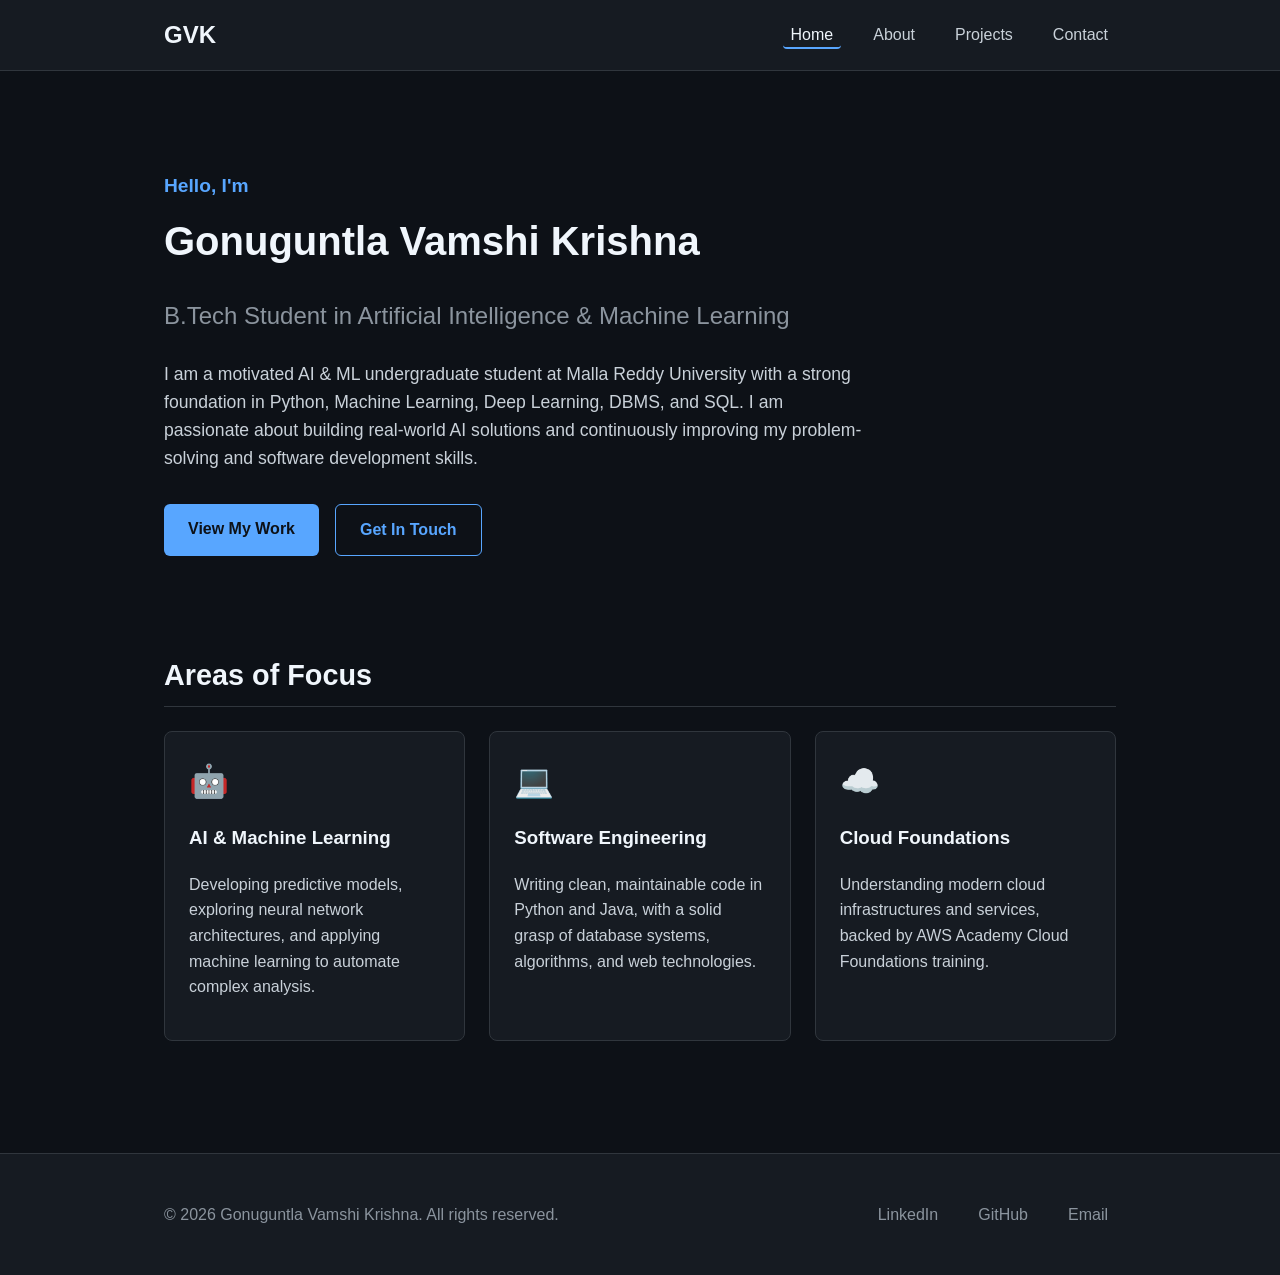
==== index.html @ ba777e85 "Add files via upload" ====
<!DOCTYPE html>
<html lang="en">
<head>
  <meta charset="utf-8">
  <meta name="viewport" content="width=device-width, initial-scale=1">
  <title>Gonuguntla Vamshi Krishna - AI & ML Developer Portfolio</title>
  
  <!-- SEO Meta Tags -->
  <meta name="description" content="Personal portfolio of Gonuguntla Vamshi Krishna, an AI & ML student at Malla Reddy University. Explore projects, machine learning expertise, and software engineering skills.">
  <meta name="keywords" content="Gonuguntla Vamshi Krishna, Vamshi Krishna, AI & ML, Machine Learning, Deep Learning, Python Developer, Portfolio, Hyderabad">
  <meta name="robots" content="index, follow">
  <link rel="canonical" href="index.html">

  <!-- Open Graph / Facebook -->
  <meta property="og:type" content="website">
  <meta property="og:title" content="Gonuguntla Vamshi Krishna - AI & ML Developer Portfolio">
  <meta property="og:description" content="B.Tech AI & ML student seeking internship opportunities in AI/ML, Python Development, Data Science, and Software Engineering.">
  <meta property="og:url" content="index.html">
  
  <!-- Twitter -->
  <meta name="twitter:card" content="summary_large_image">
  <meta name="twitter:title" content="Gonuguntla Vamshi Krishna - AI & ML Developer Portfolio">
  <meta name="twitter:description" content="B.Tech AI & ML student seeking internship opportunities in AI/ML, Python Development, Data Science, and Software Engineering.">

  <!-- Stylesheet -->
  <link rel="stylesheet" href="styles.css">
</head>
<body>

  <!-- Skip to Main Content Link for Keyboard & Screen Reader Users -->
  <a class="skip-link" href="#main">Skip to main content</a>

  <!-- Header Section with Navigation -->
  <header>
    <div class="container header-container">
      <div class="logo">
        <a href="index.html" aria-label="Gonuguntla Vamshi Krishna Home">GVK</a>
      </div>
      <nav aria-label="Main Navigation">
        <ul>
          <li><a href="index.html" aria-current="page">Home</a></li>
          <li><a href="about.html">About</a></li>
          <li><a href="projects.html">Projects</a></li>
          <li><a href="contact.html">Contact</a></li>
        </ul>
      </nav>
    </div>
  </header>

  <!-- Main Content Landmark -->
  <main id="main">
    <div class="container">
      
      <!-- Hero/Intro Section -->
      <section class="hero-section" aria-labelledby="hero-heading">
        <div class="hero-content">
          <p class="hero-subtitle">Hello, I'm</p>
          <h1 id="hero-heading">Gonuguntla Vamshi Krishna</h1>
          <p class="hero-tagline">B.Tech Student in Artificial Intelligence & Machine Learning</p>
          <p class="hero-bio">
            I am a motivated AI & ML undergraduate student at Malla Reddy University with a strong foundation in Python, Machine Learning, Deep Learning, DBMS, and SQL. I am passionate about building real-world AI solutions and continuously improving my problem-solving and software development skills.
          </p>
          <div class="hero-cta">
            <a href="projects.html" class="btn btn-primary">View My Work</a>
            <a href="contact.html" class="btn btn-secondary">Get In Touch</a>
          </div>
        </div>
      </section>

      <!-- Highlights/Quick Overview Section -->
      <section class="highlights-section" aria-labelledby="highlights-heading">
        <h2 id="highlights-heading">Areas of Focus</h2>
        <div class="highlights-grid">
          
          <article class="highlight-card" aria-labelledby="focus-ai-ml">
            <div class="card-icon" aria-hidden="true">🤖</div>
            <h3 id="focus-ai-ml">AI & Machine Learning</h3>
            <p>Developing predictive models, exploring neural network architectures, and applying machine learning to automate complex analysis.</p>
          </article>

          <article class="highlight-card" aria-labelledby="focus-software-eng">
            <div class="card-icon" aria-hidden="true">💻</div>
            <h3 id="focus-software-eng">Software Engineering</h3>
            <p>Writing clean, maintainable code in Python and Java, with a solid grasp of database systems, algorithms, and web technologies.</p>
          </article>

          <article class="highlight-card" aria-labelledby="focus-cloud-foundations">
            <div class="card-icon" aria-hidden="true">☁️</div>
            <h3 id="focus-cloud-foundations">Cloud Foundations</h3>
            <p>Understanding modern cloud infrastructures and services, backed by AWS Academy Cloud Foundations training.</p>
          </article>

        </div>
      </section>

    </div>
  </main>

  <!-- Footer Section -->
  <footer>
    <div class="container footer-container">
      <p>&copy; <time datetime="2026">2026</time> Gonuguntla Vamshi Krishna. All rights reserved.</p>
      <nav aria-label="Footer Social Navigation">
        <ul class="social-links">
          <li><a href="https://linkedin.com/in/vamshi-krishna-gonuguntla-4a6b34324" target="_blank" rel="noopener noreferrer" aria-label="LinkedIn profile (opens in a new tab)">LinkedIn</a></li>
          <li><a href="https://github.com/vamshikrishna-g" target="_blank" rel="noopener noreferrer" aria-label="GitHub profile (opens in a new tab)">GitHub</a></li>
          <li><a href="mailto:chennurivamshi678@gmail.com" aria-label="Email Vamshi Krishna">Email</a></li>
        </ul>
      </nav>
    </div>
  </footer>

</body>
</html>
---- styles.css ----
/* Custom properties for high-contrast accessibility and clean aesthetic */
:root {
  --bg: #0d1117; /* Dark background */
  --text: #c9d1d9; /* High-contrast light text */
  --text-heading: #f0f6fc; /* Bright text for headings */
  --muted: #8b949e;
  --accent: #58a6ff; /* Accessible blue link color */
  --accent-hover: #1f6feb;
  --card-bg: #161b22; /* Slightly lighter card color */
  --card-border: #30363d;
  --focus: #f0883e; /* High contrast orange for keyboard focus */
  --required: #f85149; /* Accessible red for required indicators */
}

* {
  box-sizing: border-box;
}

html, body {
  height: 100%;
  margin: 0;
  padding: 0;
}

body {
  font-family: -apple-system, BlinkMacSystemFont, "Segoe UI", Roboto, "Helvetica Neue", Arial, sans-serif;
  background-color: var(--bg);
  color: var(--text);
  line-height: 1.6;
}

/* Accessibility: Skip Link */
.skip-link {
  position: absolute;
  left: -9999px;
  top: auto;
  width: 1px;
  height: 1px;
  overflow: hidden;
}

.skip-link:focus {
  position: fixed;
  top: 10px;
  left: 10px;
  width: auto;
  height: auto;
  padding: 0.8rem 1.5rem;
  background-color: var(--focus);
  color: #000;
  font-weight: bold;
  text-decoration: none;
  border-radius: 4px;
  z-index: 9999;
  outline: none;
}

/* General Layout Elements */
.container {
  max-width: 1000px;
  margin: 0 auto;
  padding: 0 1.5rem;
}

header {
  background-color: var(--card-bg);
  border-bottom: 1px solid var(--card-border);
  padding: 1rem 0;
}

.header-container {
  display: flex;
  justify-content: space-between;
  align-items: center;
}

.logo a {
  font-size: 1.5rem;
  font-weight: bold;
  color: var(--text-heading);
  text-decoration: none;
}

nav ul {
  list-style: none;
  padding: 0;
  margin: 0;
  display: flex;
  gap: 1.5rem;
}

nav a {
  color: var(--text);
  text-decoration: none;
  font-weight: 500;
  padding: 0.25rem 0.5rem;
  border-radius: 4px;
  transition: color 0.2s;
}

nav a:hover {
  color: var(--accent);
}

nav a[aria-current="page"] {
  border-bottom: 2px solid var(--accent);
  color: var(--text-heading);
}

/* Focus Styling for Keyboard Accessibility */
a:focus, button:focus, input:focus, textarea:focus {
  outline: 3px solid var(--focus);
  outline-offset: 2px;
}

/* Main content spacing */
main {
  padding: 3rem 0;
}

section {
  margin-bottom: 4rem;
}

h1, h2, h3, h4 {
  color: var(--text-heading);
  margin-top: 0;
}

h1 {
  font-size: 2.5rem;
  margin-bottom: 1rem;
}

h2 {
  font-size: 1.8rem;
  border-bottom: 1px solid var(--card-border);
  padding-bottom: 0.5rem;
  margin-bottom: 1.5rem;
}

/* Buttons */
.btn {
  display: inline-block;
  padding: 0.75rem 1.5rem;
  border-radius: 6px;
  font-weight: 600;
  text-decoration: none;
  cursor: pointer;
  border: none;
  transition: background-color 0.2s, transform 0.1s;
}

.btn-primary {
  background-color: var(--accent);
  color: #0d1117;
}

.btn-primary:hover {
  background-color: #79c0ff;
}

.btn-secondary {
  background-color: transparent;
  color: var(--accent);
  border: 1px solid var(--accent);
}

.btn-secondary:hover {
  background-color: rgba(88, 166, 255, 0.1);
}

/* Hero Section */
.hero-section {
  padding: 2rem 0;
}

.hero-subtitle {
  color: var(--accent);
  font-weight: 600;
  font-size: 1.2rem;
  margin-bottom: 0.5rem;
}

.hero-tagline {
  font-size: 1.5rem;
  color: var(--muted);
  margin-bottom: 1.5rem;
}

.hero-bio {
  max-width: 700px;
  font-size: 1.1rem;
  margin-bottom: 2rem;
}

.hero-cta {
  display: flex;
  gap: 1rem;
}

/* Areas of Focus / Highlights Grid */
.highlights-grid {
  display: grid;
  grid-template-columns: repeat(auto-fit, minmax(280px, 1fr));
  gap: 1.5rem;
}

.highlight-card {
  background-color: var(--card-bg);
  border: 1px solid var(--card-border);
  border-radius: 8px;
  padding: 1.5rem;
}

.card-icon {
  font-size: 2rem;
  margin-bottom: 1rem;
}

/* About / Skills Layout */
.skills-container {
  display: grid;
  grid-template-columns: repeat(auto-fit, minmax(200px, 1fr));
  gap: 1.5rem;
}

.skills-category {
  background-color: var(--card-bg);
  border: 1px solid var(--card-border);
  border-radius: 8px;
  padding: 1.5rem;
}

.skills-list {
  list-style: square;
  padding-left: 1.2rem;
  margin: 0;
}

.skills-list li {
  margin-bottom: 0.5rem;
}

/* Education / Experience Cards */
.education-card, .experience-card {
  background-color: var(--card-bg);
  border: 1px solid var(--card-border);
  border-radius: 8px;
  padding: 1.5rem;
  margin-bottom: 1.5rem;
}

.card-header {
  display: flex;
  justify-content: space-between;
  align-items: baseline;
  flex-wrap: wrap;
  gap: 0.5rem;
}

.timeline {
  color: var(--accent);
  font-weight: 500;
}

.institution, .company {
  color: var(--muted);
  margin: 0.25rem 0 0.75rem 0;
}

.certifications-list {
  padding-left: 1.5rem;
}

.certifications-list li {
  margin-bottom: 0.75rem;
}

/* Projects Layout */
.projects-grid {
  display: grid;
  grid-template-columns: 1fr;
  gap: 2rem;
}

.project-card {
  background-color: var(--card-bg);
  border: 1px solid var(--card-border);
  border-radius: 8px;
  padding: 2rem;
  position: relative;
}

.project-badge {
  position: absolute;
  top: 1.5rem;
  right: 1.5rem;
  background-color: rgba(56, 139, 253, 0.15);
  color: var(--accent);
  padding: 0.25rem 0.75rem;
  border-radius: 12px;
  font-size: 0.8rem;
  font-weight: 600;
}

.badge-dev {
  background-color: rgba(210, 153, 34, 0.15);
  color: #d29922;
}

.badge-planned {
  background-color: rgba(139, 148, 158, 0.15);
  color: var(--muted);
}

.project-tech-tags {
  display: flex;
  flex-wrap: wrap;
  gap: 0.5rem;
  margin: 0.75rem 0 1.5rem 0;
}

.tech-tag {
  background-color: #21262d;
  border: 1px solid var(--card-border);
  padding: 0.1rem 0.6rem;
  border-radius: 4px;
  font-size: 0.85rem;
}

.project-actions {
  display: flex;
  align-items: center;
  gap: 1.5rem;
  margin-top: 1.5rem;
}

.badge-status {
  color: var(--muted);
  font-size: 0.9rem;
}

/* Contact Page Layout */
.contact-layout {
  display: grid;
  grid-template-columns: 1fr 2fr;
  gap: 3rem;
}

@media (max-width: 768px) {
  .contact-layout {
    grid-template-columns: 1fr;
  }
}

.contact-methods {
  list-style: none;
  padding: 0;
  margin: 0;
}

.contact-methods li {
  margin-bottom: 1.5rem;
}

.contact-label {
  display: block;
  font-weight: bold;
  color: var(--text-heading);
  margin-bottom: 0.25rem;
}

.contact-methods a {
  color: var(--accent);
  text-decoration: none;
}

.contact-methods a:hover {
  text-decoration: underline;
}

/* Contact Form controls */
.form-group {
  margin-bottom: 1.5rem;
}

label {
  display: block;
  font-weight: 600;
  color: var(--text-heading);
  margin-bottom: 0.5rem;
}

.required {
  color: var(--required);
}

input, textarea {
  width: 100%;
  padding: 0.75rem;
  background-color: #0d1117;
  border: 1px solid var(--card-border);
  border-radius: 6px;
  color: var(--text);
  font-size: 1rem;
}

.field-hint {
  color: var(--muted);
  font-size: 0.85rem;
  margin-top: 0.3rem;
  margin-bottom: 0;
}

/* Form status area styling */
#form-status {
  padding: 1rem;
  border-radius: 6px;
  margin-bottom: 1.5rem;
  font-weight: 600;
}

#form-status:not(.visually-hidden) {
  display: block;
  background-color: rgba(56, 139, 253, 0.1);
  border: 1px solid rgba(56, 139, 253, 0.3);
}

/* Footer styling */
footer {
  background-color: var(--card-bg);
  border-top: 1px solid var(--card-border);
  padding: 2rem 0;
  color: var(--muted);
  margin-top: auto;
}

.footer-container {
  display: flex;
  justify-content: space-between;
  align-items: center;
  flex-wrap: wrap;
  gap: 1rem;
}

.social-links {
  list-style: none;
  padding: 0;
  margin: 0;
  display: flex;
  gap: 1.5rem;
}

.social-links a {
  color: var(--muted);
  text-decoration: none;
  transition: color 0.2s;
}

.social-links a:hover {
  color: var(--accent);
}

/* Utilities */
.visually-hidden {
  position: absolute !important;
  height: 1px;
  width: 1px;
  overflow: hidden;
  clip: rect(1px, 1px, 1px, 1px);
  white-space: nowrap;
}

@media (prefers-reduced-motion: reduce) {
  * {
    transition: none !important;
    animation: none !important;
  }
}
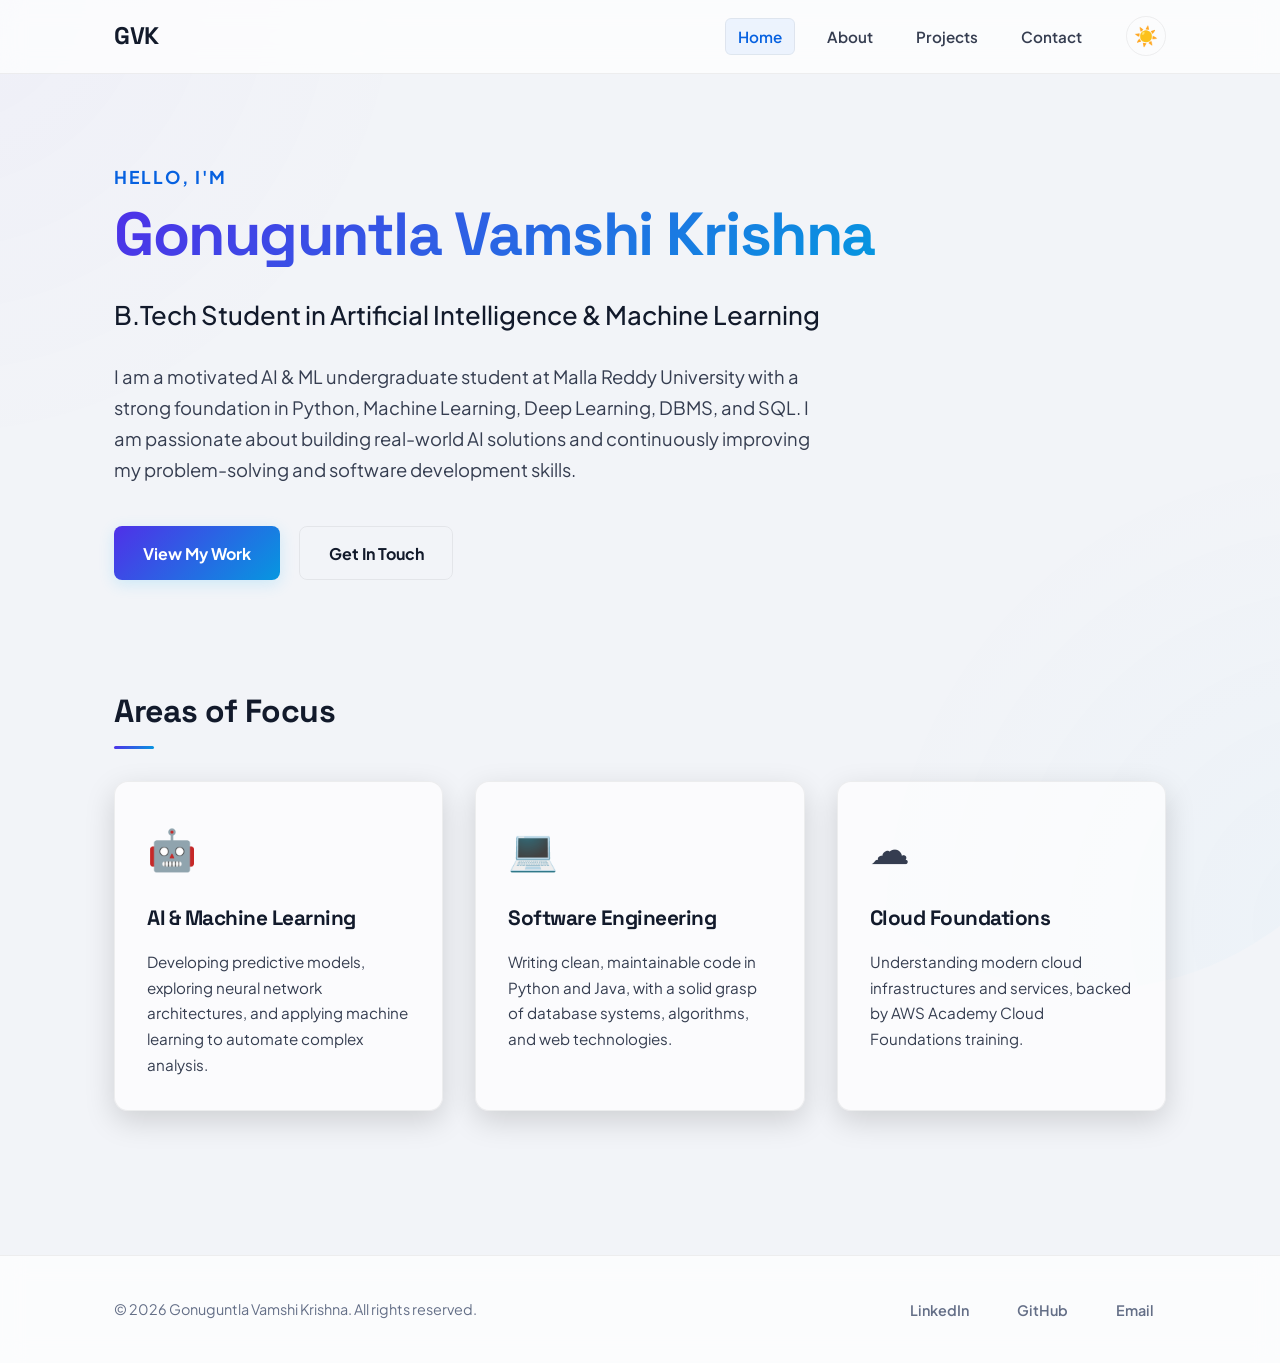
==== commit ff603857: "Add files via upload" ====
--- a/index.html
+++ b/index.html
@@ -22,7 +22,10 @@
   <meta name="twitter:title" content="Gonuguntla Vamshi Krishna - AI & ML Developer Portfolio">
   <meta name="twitter:description" content="B.Tech AI & ML student seeking internship opportunities in AI/ML, Python Development, Data Science, and Software Engineering.">
 
-  <!-- Stylesheet -->
+  <!-- Fonts & Stylesheet -->
+  <link rel="preconnect" href="https://fonts.googleapis.com">
+  <link rel="preconnect" href="https://fonts.gstatic.com" crossorigin>
+  <link href="https://fonts.googleapis.com/css2?family=Plus+Jakarta+Sans:ital,wght@0,300;0,400;0,500;0,600;0,700;1,400&family=Space+Grotesk:wght@400;500;600;700&display=swap" rel="stylesheet">
   <link rel="stylesheet" href="styles.css">
 </head>
 <body>
@@ -36,14 +39,21 @@
       <div class="logo">
         <a href="index.html" aria-label="Gonuguntla Vamshi Krishna Home">GVK</a>
       </div>
-      <nav aria-label="Main Navigation">
-        <ul>
-          <li><a href="index.html" aria-current="page">Home</a></li>
-          <li><a href="about.html">About</a></li>
-          <li><a href="projects.html">Projects</a></li>
-          <li><a href="contact.html">Contact</a></li>
-        </ul>
-      </nav>
+      <div class="header-nav-group">
+        <nav aria-label="Main Navigation">
+          <ul>
+            <li><a href="index.html" aria-current="page">Home</a></li>
+            <li><a href="about.html">About</a></li>
+            <li><a href="projects.html">Projects</a></li>
+            <li><a href="contact.html">Contact</a></li>
+          </ul>
+        </nav>
+        <!-- Theme Toggle Button -->
+        <button id="theme-toggle" class="theme-toggle-btn" aria-label="Switch to light theme" aria-live="polite">
+          <span class="sun-icon" aria-hidden="true">☀️</span>
+          <span class="moon-icon" aria-hidden="true">🌙</span>
+        </button>
+      </div>
     </div>
   </header>
 
@@ -110,5 +120,8 @@
     </div>
   </footer>
 
+  <!-- Scripts -->
+  <script src="scripts.js"></script>
+
 </body>
 </html>
--- a/styles.css
+++ b/styles.css
@@ -1,17 +1,61 @@
-/* Custom properties for high-contrast accessibility and clean aesthetic */
+/* 
+  styles.css — Premium, Responsive Design System with Dark/Light Themes
+  Typography: Space Grotesk (Headings) & Plus Jakarta Sans (Body)
+*/
+
+/* --- Theme Color Tokens & Global Variables --- */
 :root {
-  --bg: #0d1117; /* Dark background */
-  --text: #c9d1d9; /* High-contrast light text */
-  --text-heading: #f0f6fc; /* Bright text for headings */
-  --muted: #8b949e;
-  --accent: #58a6ff; /* Accessible blue link color */
-  --accent-hover: #1f6feb;
-  --card-bg: #161b22; /* Slightly lighter card color */
-  --card-border: #30363d;
-  --focus: #f0883e; /* High contrast orange for keyboard focus */
-  --required: #f85149; /* Accessible red for required indicators */
-}
-
+  /* Dark Theme (Default) */
+  --bg-color: hsl(222, 47%, 7%);
+  --bg-gradient-top: radial-gradient(circle at 10% 10%, rgba(139, 92, 246, 0.08) 0%, transparent 60%);
+  --bg-gradient-bottom: radial-gradient(circle at 90% 90%, rgba(56, 189, 248, 0.08) 0%, transparent 60%);
+  --header-bg: rgba(13, 17, 23, 0.7);
+  --card-bg: rgba(22, 27, 34, 0.4);
+  --card-bg-hover: rgba(30, 37, 48, 0.6);
+  --border-color: rgba(255, 255, 255, 0.08);
+  --border-color-hover: rgba(255, 255, 255, 0.16);
+  
+  --text-heading: hsl(210, 40%, 98%);
+  --text-body: hsl(215, 20%, 80%);
+  --text-muted: hsl(215, 15%, 60%);
+  
+  /* Primary & Accents */
+  --accent: hsl(210, 100%, 66%);
+  --accent-hover: hsl(210, 100%, 75%);
+  --accent-gradient: linear-gradient(135deg, hsl(250, 100%, 76%), hsl(190, 100%, 65%));
+  --shadow-glow: rgba(56, 189, 248, 0.15);
+  
+  --focus: hsl(28, 100%, 60%);
+  --required: hsl(354, 84%, 57%);
+  --success: hsl(142, 70%, 45%);
+}
+
+/* Light Theme Override */
+html.light-theme {
+  --bg-color: hsl(220, 30%, 96%);
+  --bg-gradient-top: radial-gradient(circle at 10% 10%, rgba(139, 92, 246, 0.03) 0%, transparent 60%);
+  --bg-gradient-bottom: radial-gradient(circle at 90% 90%, rgba(56, 189, 248, 0.03) 0%, transparent 60%);
+  --header-bg: rgba(255, 255, 255, 0.7);
+  --card-bg: rgba(255, 255, 255, 0.65);
+  --card-bg-hover: rgba(255, 255, 255, 0.85);
+  --border-color: rgba(0, 0, 0, 0.06);
+  --border-color-hover: rgba(0, 0, 0, 0.12);
+  
+  --text-heading: hsl(222, 40%, 12%);
+  --text-body: hsl(222, 20%, 26%);
+  --text-muted: hsl(220, 15%, 46%);
+  
+  --accent: hsl(215, 95%, 45%);
+  --accent-hover: hsl(215, 95%, 35%);
+  --accent-gradient: linear-gradient(135deg, hsl(250, 80%, 55%), hsl(200, 95%, 45%));
+  --shadow-glow: rgba(37, 99, 235, 0.08);
+  
+  --focus: hsl(28, 100%, 50%);
+  --required: hsl(354, 84%, 47%);
+  --success: hsl(142, 70%, 35%);
+}
+
+/* --- Base Rules & Resets --- */
 * {
   box-sizing: border-box;
 }
@@ -20,16 +64,45 @@
   height: 100%;
   margin: 0;
   padding: 0;
+  scroll-behavior: smooth;
 }
 
 body {
-  font-family: -apple-system, BlinkMacSystemFont, "Segoe UI", Roboto, "Helvetica Neue", Arial, sans-serif;
-  background-color: var(--bg);
-  color: var(--text);
-  line-height: 1.6;
-}
-
-/* Accessibility: Skip Link */
+  font-family: 'Plus Jakarta Sans', system-ui, -apple-system, BlinkMacSystemFont, "Segoe UI", Roboto, sans-serif;
+  background-color: var(--bg-color);
+  color: var(--text-body);
+  line-height: 1.7;
+  overflow-x: hidden;
+  display: flex;
+  flex-direction: column;
+  transition: background-color 0.4s ease, color 0.4s ease;
+}
+
+/* Glassmorphic Ambient Background Orbs */
+body::before, body::after {
+  content: "";
+  position: fixed;
+  width: 50vw;
+  height: 50vw;
+  border-radius: 50%;
+  z-index: -1;
+  pointer-events: none;
+  transition: background 0.4s ease;
+}
+
+body::before {
+  top: -10%;
+  left: -10%;
+  background: var(--bg-gradient-top);
+}
+
+body::after {
+  bottom: -10%;
+  right: -10%;
+  background: var(--bg-gradient-bottom);
+}
+
+/* --- Keyboard Accessibility: Skip Link --- */
 .skip-link {
   position: absolute;
   left: -9999px;
@@ -41,44 +114,72 @@
 
 .skip-link:focus {
   position: fixed;
-  top: 10px;
-  left: 10px;
+  top: 15px;
+  left: 15px;
   width: auto;
   height: auto;
   padding: 0.8rem 1.5rem;
-  background-color: var(--focus);
-  color: #000;
-  font-weight: bold;
+  background: var(--accent-gradient);
+  color: #fff;
+  font-weight: 700;
   text-decoration: none;
-  border-radius: 4px;
-  z-index: 9999;
-  outline: none;
-}
-
-/* General Layout Elements */
+  border-radius: 8px;
+  box-shadow: 0 10px 25px rgba(0, 0, 0, 0.3);
+  z-index: 99999;
+  outline: 3px solid var(--focus);
+}
+
+/* Global Outline styles for Focused items */
+a:focus, button:focus, input:focus, textarea:focus {
+  outline: 3px solid var(--focus);
+  outline-offset: 3px;
+}
+
+/* --- Layout Containers --- */
 .container {
-  max-width: 1000px;
+  max-width: 1100px;
   margin: 0 auto;
   padding: 0 1.5rem;
-}
-
+  width: 100%;
+}
+
+/* --- Header & Sticky Navigation --- */
 header {
-  background-color: var(--card-bg);
-  border-bottom: 1px solid var(--card-border);
-  padding: 1rem 0;
+  position: sticky;
+  top: 0;
+  background: var(--header-bg);
+  backdrop-filter: blur(12px);
+  -webkit-backdrop-filter: blur(12px);
+  border-bottom: 1px solid var(--border-color);
+  z-index: 1000;
+  transition: background-color 0.4s, border-color 0.4s;
 }
 
 .header-container {
   display: flex;
   justify-content: space-between;
   align-items: center;
+  padding: 1rem 1.5rem;
 }
 
 .logo a {
+  font-family: 'Space Grotesk', sans-serif;
   font-size: 1.5rem;
-  font-weight: bold;
+  font-weight: 700;
   color: var(--text-heading);
   text-decoration: none;
+  letter-spacing: -0.5px;
+  transition: transform 0.2s;
+}
+
+.logo a:hover {
+  transform: scale(1.05);
+}
+
+.header-nav-group {
+  display: flex;
+  align-items: center;
+  gap: 2rem;
 }
 
 nav ul {
@@ -86,169 +187,296 @@
   padding: 0;
   margin: 0;
   display: flex;
-  gap: 1.5rem;
+  gap: 1.2rem;
 }
 
 nav a {
-  color: var(--text);
+  color: var(--text-body);
   text-decoration: none;
-  font-weight: 500;
-  padding: 0.25rem 0.5rem;
-  border-radius: 4px;
-  transition: color 0.2s;
+  font-weight: 600;
+  font-size: 0.95rem;
+  padding: 0.5rem 0.75rem;
+  border-radius: 6px;
+  transition: all 0.3s;
 }
 
 nav a:hover {
   color: var(--accent);
+  background-color: var(--border-color);
 }
 
 nav a[aria-current="page"] {
-  border-bottom: 2px solid var(--accent);
-  color: var(--text-heading);
-}
-
-/* Focus Styling for Keyboard Accessibility */
-a:focus, button:focus, input:focus, textarea:focus {
-  outline: 3px solid var(--focus);
-  outline-offset: 2px;
-}
-
-/* Main content spacing */
+  color: var(--accent);
+  background-color: rgba(56, 139, 253, 0.08);
+  border: 1px solid var(--border-color);
+}
+
+/* --- Theme Toggle Button --- */
+.theme-toggle-btn {
+  background: transparent;
+  border: 1px solid var(--border-color);
+  border-radius: 50%;
+  cursor: pointer;
+  width: 40px;
+  height: 40px;
+  display: inline-flex;
+  align-items: center;
+  justify-content: center;
+  color: var(--text-heading);
+  transition: all 0.3s cubic-bezier(0.4, 0, 0.2, 1);
+}
+
+.theme-toggle-btn:hover {
+  background-color: var(--card-bg-hover);
+  border-color: var(--accent);
+  transform: scale(1.08);
+  box-shadow: 0 0 12px var(--shadow-glow);
+}
+
+/* Icon visibility swap via CSS */
+.sun-icon { display: none; font-size: 1.2rem; }
+.moon-icon { display: block; font-size: 1.2rem; }
+
+html.light-theme .sun-icon { display: block; }
+html.light-theme .moon-icon { display: none; }
+
+/* --- Typography Definitions --- */
+h1, h2, h3, h4 {
+  font-family: 'Space Grotesk', sans-serif;
+  color: var(--text-heading);
+  letter-spacing: -0.5px;
+  font-weight: 700;
+  margin-top: 0;
+}
+
+h1 {
+  font-size: 3rem;
+  line-height: 1.15;
+}
+
+h2 {
+  font-size: 2rem;
+  margin-bottom: 2rem;
+  position: relative;
+  display: inline-block;
+}
+
+h2::after {
+  content: "";
+  display: block;
+  width: 40px;
+  height: 3px;
+  background: var(--accent-gradient);
+  margin-top: 0.5rem;
+  border-radius: 2px;
+}
+
+/* --- Main Structure & FadeIn Entry Animation --- */
 main {
-  padding: 3rem 0;
+  flex: 1;
+  padding: 4rem 0;
+  animation: fadeInUp 0.7s cubic-bezier(0.16, 1, 0.3, 1) both;
+}
+
+@keyframes fadeInUp {
+  from {
+    opacity: 0;
+    transform: translateY(20px);
+  }
+  to {
+    opacity: 1;
+    transform: translateY(0);
+  }
 }
 
 section {
-  margin-bottom: 4rem;
-}
-
-h1, h2, h3, h4 {
-  color: var(--text-heading);
-  margin-top: 0;
-}
-
-h1 {
-  font-size: 2.5rem;
-  margin-bottom: 1rem;
-}
-
-h2 {
-  font-size: 1.8rem;
-  border-bottom: 1px solid var(--card-border);
-  padding-bottom: 0.5rem;
-  margin-bottom: 1.5rem;
-}
-
-/* Buttons */
+  margin-bottom: 5rem;
+}
+
+/* --- Buttons Design --- */
 .btn {
-  display: inline-block;
-  padding: 0.75rem 1.5rem;
-  border-radius: 6px;
-  font-weight: 600;
+  display: inline-flex;
+  align-items: center;
+  justify-content: center;
+  padding: 0.8rem 1.8rem;
+  border-radius: 8px;
+  font-weight: 700;
+  font-size: 1rem;
   text-decoration: none;
   cursor: pointer;
   border: none;
-  transition: background-color 0.2s, transform 0.1s;
+  transition: all 0.3s cubic-bezier(0.4, 0, 0.2, 1);
 }
 
 .btn-primary {
-  background-color: var(--accent);
-  color: #0d1117;
+  background: var(--accent-gradient);
+  color: #fff;
+  box-shadow: 0 4px 15px rgba(56, 189, 248, 0.2);
 }
 
 .btn-primary:hover {
-  background-color: #79c0ff;
+  transform: translateY(-2px);
+  box-shadow: 0 8px 25px rgba(56, 189, 248, 0.4);
 }
 
 .btn-secondary {
-  background-color: transparent;
-  color: var(--accent);
-  border: 1px solid var(--accent);
+  background: transparent;
+  color: var(--text-heading);
+  border: 1px solid var(--border-color);
 }
 
 .btn-secondary:hover {
-  background-color: rgba(88, 166, 255, 0.1);
-}
-
-/* Hero Section */
+  border-color: var(--accent);
+  background-color: var(--border-color);
+  transform: translateY(-2px);
+}
+
+.btn-sm {
+  padding: 0.5rem 1rem;
+  font-size: 0.85rem;
+  border-radius: 6px;
+}
+
+/* --- Glassmorphic Card Style Base --- */
+.card-base, .highlight-card, .skills-category, .education-card, .experience-card, .project-card, .contact-info, .contact-form-container {
+  background: var(--card-bg);
+  border: 1px solid var(--border-color);
+  backdrop-filter: blur(16px);
+  -webkit-backdrop-filter: blur(16px);
+  border-radius: 14px;
+  padding: 2rem;
+  box-shadow: 0 10px 30px rgba(0, 0, 0, 0.15);
+  transition: all 0.3s cubic-bezier(0.4, 0, 0.2, 1);
+}
+
+.card-hover:hover, .highlight-card:hover, .skills-category:hover, .education-card:hover, .experience-card:hover, .project-card:hover {
+  transform: translateY(-4px);
+  border-color: var(--border-color-hover);
+  box-shadow: 0 15px 35px rgba(0, 0, 0, 0.25), 0 0 15px var(--shadow-glow);
+}
+
+/* --- Page-Specific Component Layouts --- */
+
+/* 1. Home Page Hero */
 .hero-section {
-  padding: 2rem 0;
+  display: flex;
+  align-items: center;
+  min-height: 50vh;
+  margin-bottom: 6rem;
 }
 
 .hero-subtitle {
   color: var(--accent);
-  font-weight: 600;
-  font-size: 1.2rem;
+  font-size: 1.1rem;
+  font-weight: 700;
+  text-transform: uppercase;
+  letter-spacing: 2px;
   margin-bottom: 0.5rem;
 }
 
+#hero-heading {
+  font-size: 3.8rem;
+  font-weight: 800;
+  letter-spacing: -1.5px;
+  line-height: 1.1;
+  background: var(--accent-gradient);
+  -webkit-background-clip: text;
+  -webkit-text-fill-color: transparent;
+  margin: 0.5rem 0 1rem 0;
+}
+
 .hero-tagline {
-  font-size: 1.5rem;
-  color: var(--muted);
+  font-size: 1.6rem;
+  color: var(--text-heading);
+  font-weight: 500;
   margin-bottom: 1.5rem;
 }
 
 .hero-bio {
-  max-width: 700px;
-  font-size: 1.1rem;
-  margin-bottom: 2rem;
+  max-width: 720px;
+  font-size: 1.15rem;
+  color: var(--text-body);
+  margin-bottom: 2.5rem;
 }
 
 .hero-cta {
   display: flex;
-  gap: 1rem;
+  gap: 1.2rem;
 }
 
 /* Areas of Focus / Highlights Grid */
 .highlights-grid {
   display: grid;
   grid-template-columns: repeat(auto-fit, minmax(280px, 1fr));
-  gap: 1.5rem;
-}
-
-.highlight-card {
-  background-color: var(--card-bg);
-  border: 1px solid var(--card-border);
-  border-radius: 8px;
-  padding: 1.5rem;
+  gap: 2rem;
+}
+
+.highlight-card h3 {
+  font-size: 1.3rem;
+  margin-bottom: 0.75rem;
+}
+
+.highlight-card p {
+  margin: 0;
+  font-size: 0.95rem;
+  color: var(--text-body);
 }
 
 .card-icon {
-  font-size: 2rem;
-  margin-bottom: 1rem;
-}
-
-/* About / Skills Layout */
+  font-size: 2.5rem;
+  margin-bottom: 1.2rem;
+}
+
+/* 2. About Page Layout */
+.about-hero {
+  margin-bottom: 5rem;
+}
+
+.intro-paragraph {
+  font-size: 1.2rem;
+  max-width: 800px;
+  line-height: 1.8;
+}
+
+/* Skills Categories Grid */
 .skills-container {
   display: grid;
-  grid-template-columns: repeat(auto-fit, minmax(200px, 1fr));
-  gap: 1.5rem;
-}
-
-.skills-category {
-  background-color: var(--card-bg);
-  border: 1px solid var(--card-border);
-  border-radius: 8px;
-  padding: 1.5rem;
+  grid-template-columns: repeat(auto-fit, minmax(220px, 1fr));
+  gap: 2rem;
+}
+
+.skills-category h3 {
+  font-size: 1.15rem;
+  border-bottom: 1px solid var(--border-color);
+  padding-bottom: 0.5rem;
+  margin-bottom: 1rem;
+  color: var(--accent);
 }
 
 .skills-list {
-  list-style: square;
+  list-style: none;
+  padding: 0;
+  margin: 0;
+}
+
+.skills-list li {
+  position: relative;
   padding-left: 1.2rem;
-  margin: 0;
-}
-
-.skills-list li {
-  margin-bottom: 0.5rem;
-}
-
-/* Education / Experience Cards */
+  margin-bottom: 0.6rem;
+  font-size: 0.95rem;
+}
+
+.skills-list li::before {
+  content: "→";
+  position: absolute;
+  left: 0;
+  color: var(--accent);
+  font-weight: bold;
+}
+
+/* Education & Experience Cards */
 .education-card, .experience-card {
-  background-color: var(--card-bg);
-  border: 1px solid var(--card-border);
-  border-radius: 8px;
-  padding: 1.5rem;
-  margin-bottom: 1.5rem;
+  margin-bottom: 2rem;
 }
 
 .card-header {
@@ -256,102 +484,153 @@
   justify-content: space-between;
   align-items: baseline;
   flex-wrap: wrap;
-  gap: 0.5rem;
+  gap: 1rem;
+}
+
+.card-header h3 {
+  font-size: 1.25rem;
+  margin-bottom: 0.25rem;
+  flex: 1;
 }
 
 .timeline {
+  background: var(--border-color);
+  color: var(--text-heading);
+  font-size: 0.85rem;
+  font-weight: 700;
+  padding: 0.25rem 0.75rem;
+  border-radius: 20px;
+  border: 1px solid var(--border-color);
+}
+
+.institution, .company {
   color: var(--accent);
-  font-weight: 500;
-}
-
-.institution, .company {
-  color: var(--muted);
-  margin: 0.25rem 0 0.75rem 0;
-}
-
+  font-weight: 600;
+  margin: 0 0 1rem 0;
+  font-size: 1rem;
+}
+
+.experience-details {
+  list-style: square;
+  padding-left: 1.5rem;
+  margin: 0;
+}
+
+.experience-details li {
+  margin-bottom: 0.5rem;
+}
+
+/* Certifications Layout */
 .certifications-list {
   padding-left: 1.5rem;
+  list-style: square;
 }
 
 .certifications-list li {
-  margin-bottom: 0.75rem;
-}
-
-/* Projects Layout */
+  margin-bottom: 0.8rem;
+  font-size: 1.05rem;
+}
+
+.certifications-list strong {
+  color: var(--text-heading);
+}
+
+/* 3. Projects Page Layout */
 .projects-grid {
   display: grid;
-  grid-template-columns: 1fr;
-  gap: 2rem;
+  grid-template-columns: repeat(auto-fit, minmax(320px, 1fr));
+  gap: 2.5rem;
 }
 
 .project-card {
-  background-color: var(--card-bg);
-  border: 1px solid var(--card-border);
-  border-radius: 8px;
-  padding: 2rem;
   position: relative;
+  display: flex;
+  flex-direction: column;
+  justify-content: space-between;
+  overflow: hidden;
 }
 
 .project-badge {
   position: absolute;
   top: 1.5rem;
   right: 1.5rem;
-  background-color: rgba(56, 139, 253, 0.15);
+  font-size: 0.75rem;
+  font-weight: 700;
+  text-transform: uppercase;
+  letter-spacing: 1px;
+  padding: 0.2rem 0.75rem;
+  border-radius: 12px;
+  background: rgba(56, 189, 248, 0.15);
   color: var(--accent);
-  padding: 0.25rem 0.75rem;
-  border-radius: 12px;
+  border: 1px solid rgba(56, 189, 248, 0.2);
+}
+
+.project-badge.badge-dev {
+  background: rgba(234, 179, 8, 0.15);
+  color: hsl(45, 93%, 47%);
+  border: 1px solid rgba(234, 179, 8, 0.2);
+}
+
+.project-badge.badge-planned {
+  background: var(--border-color);
+  color: var(--text-muted);
+  border: 1px solid var(--border-color);
+}
+
+.project-card h2 {
+  font-size: 1.4rem;
+  margin-top: 1rem;
+  margin-bottom: 0.8rem;
+}
+
+.project-card h2::after {
+  display: none;
+}
+
+.project-tech-tags {
+  display: flex;
+  flex-wrap: wrap;
+  gap: 0.5rem;
+  margin-bottom: 1.5rem;
+}
+
+.tech-tag {
+  background: var(--border-color);
+  border: 1px solid var(--border-color);
+  color: var(--text-heading);
+  padding: 0.15rem 0.6rem;
+  border-radius: 4px;
   font-size: 0.8rem;
   font-weight: 600;
 }
 
-.badge-dev {
-  background-color: rgba(210, 153, 34, 0.15);
-  color: #d29922;
-}
-
-.badge-planned {
-  background-color: rgba(139, 148, 158, 0.15);
-  color: var(--muted);
-}
-
-.project-tech-tags {
-  display: flex;
-  flex-wrap: wrap;
-  gap: 0.5rem;
-  margin: 0.75rem 0 1.5rem 0;
-}
-
-.tech-tag {
-  background-color: #21262d;
-  border: 1px solid var(--card-border);
-  padding: 0.1rem 0.6rem;
-  border-radius: 4px;
-  font-size: 0.85rem;
+.project-desc {
+  font-size: 0.95rem;
+  color: var(--text-body);
+  margin-bottom: 2rem;
+  flex: 1;
 }
 
 .project-actions {
   display: flex;
+  justify-content: space-between;
   align-items: center;
-  gap: 1.5rem;
-  margin-top: 1.5rem;
+  border-top: 1px solid var(--border-color);
+  padding-top: 1.2rem;
 }
 
 .badge-status {
-  color: var(--muted);
-  font-size: 0.9rem;
-}
-
-/* Contact Page Layout */
+  font-size: 0.8rem;
+  font-weight: 700;
+  color: var(--text-muted);
+}
+
+/* 4. Contact Page Layout */
 .contact-layout {
   display: grid;
-  grid-template-columns: 1fr 2fr;
+  grid-template-columns: 1fr 1.6fr;
   gap: 3rem;
-}
-
-@media (max-width: 768px) {
-  .contact-layout {
-    grid-template-columns: 1fr;
-  }
+  align-items: start;
 }
 
 .contact-methods {
@@ -361,79 +640,137 @@
 }
 
 .contact-methods li {
-  margin-bottom: 1.5rem;
+  margin-bottom: 2rem;
+  border-bottom: 1px solid var(--border-color);
+  padding-bottom: 1.5rem;
+}
+
+.contact-methods li:last-child {
+  border-bottom: none;
 }
 
 .contact-label {
   display: block;
-  font-weight: bold;
-  color: var(--text-heading);
-  margin-bottom: 0.25rem;
-}
-
-.contact-methods a {
+  font-family: 'Space Grotesk', sans-serif;
+  font-weight: 700;
   color: var(--accent);
+  text-transform: uppercase;
+  font-size: 0.85rem;
+  letter-spacing: 1px;
+  margin-bottom: 0.5rem;
+}
+
+.contact-methods a, .contact-methods span:not(.contact-label) {
+  font-size: 1.15rem;
+  color: var(--text-heading);
+  font-weight: 600;
   text-decoration: none;
+  word-break: break-all;
 }
 
 .contact-methods a:hover {
+  color: var(--accent-hover);
   text-decoration: underline;
 }
 
-/* Contact Form controls */
+/* Forms Elements */
 .form-group {
   margin-bottom: 1.5rem;
 }
 
 label {
   display: block;
-  font-weight: 600;
+  font-size: 0.9rem;
+  font-weight: 700;
   color: var(--text-heading);
   margin-bottom: 0.5rem;
 }
 
 .required {
   color: var(--required);
+  margin-left: 0.15rem;
 }
 
 input, textarea {
   width: 100%;
-  padding: 0.75rem;
-  background-color: #0d1117;
-  border: 1px solid var(--card-border);
-  border-radius: 6px;
-  color: var(--text);
-  font-size: 1rem;
+  padding: 0.85rem 1rem;
+  background-color: rgba(0, 0, 0, 0.2);
+  border: 1px solid var(--border-color);
+  border-radius: 8px;
+  color: var(--text-heading);
+  font-family: inherit;
+  font-size: 0.95rem;
+  transition: all 0.3s;
+}
+
+input::placeholder, textarea::placeholder {
+  color: var(--text-muted);
+}
+
+input:hover, textarea:hover {
+  border-color: var(--border-color-hover);
+}
+
+input:focus, textarea:focus {
+  border-color: var(--accent);
+  background-color: rgba(0, 0, 0, 0.35);
+  box-shadow: 0 0 10px var(--shadow-glow);
+}
+
+/* Accessibility Error States */
+input[aria-invalid="true"], textarea[aria-invalid="true"] {
+  border-color: var(--required);
+  box-shadow: 0 0 8px rgba(248, 81, 73, 0.25);
 }
 
 .field-hint {
-  color: var(--muted);
-  font-size: 0.85rem;
-  margin-top: 0.3rem;
+  color: var(--text-muted);
+  font-size: 0.8rem;
+  margin-top: 0.4rem;
   margin-bottom: 0;
 }
 
-/* Form status area styling */
 #form-status {
   padding: 1rem;
-  border-radius: 6px;
+  border-radius: 8px;
   margin-bottom: 1.5rem;
-  font-weight: 600;
-}
-
-#form-status:not(.visually-hidden) {
-  display: block;
-  background-color: rgba(56, 139, 253, 0.1);
-  border: 1px solid rgba(56, 139, 253, 0.3);
-}
-
-/* Footer styling */
+  font-weight: 700;
+  font-size: 0.95rem;
+  border: 1px solid transparent;
+}
+
+.form-actions {
+  margin-top: 2rem;
+}
+
+.form-actions button {
+  width: 100%;
+  background: var(--accent-gradient);
+  color: #fff;
+  border-radius: 8px;
+  padding: 0.9rem 1.8rem;
+  font-weight: 700;
+  cursor: pointer;
+  border: none;
+  box-shadow: 0 4px 15px rgba(56, 189, 248, 0.2);
+  transition: all 0.3s;
+}
+
+.form-actions button:hover {
+  transform: translateY(-2px);
+  box-shadow: 0 8px 25px rgba(56, 189, 248, 0.4);
+}
+
+/* --- Footer --- */
 footer {
-  background-color: var(--card-bg);
-  border-top: 1px solid var(--card-border);
-  padding: 2rem 0;
-  color: var(--muted);
+  background: var(--header-bg);
+  backdrop-filter: blur(12px);
+  -webkit-backdrop-filter: blur(12px);
+  border-top: 1px solid var(--border-color);
+  padding: 2.5rem 0;
+  color: var(--text-muted);
   margin-top: auto;
+  transition: background-color 0.4s, border-color 0.4s;
 }
 
 .footer-container {
@@ -441,7 +778,12 @@
   justify-content: space-between;
   align-items: center;
   flex-wrap: wrap;
-  gap: 1rem;
+  gap: 1.5rem;
+}
+
+footer p {
+  margin: 0;
+  font-size: 0.9rem;
 }
 
 .social-links {
@@ -453,16 +795,18 @@
 }
 
 .social-links a {
-  color: var(--muted);
+  color: var(--text-muted);
+  font-weight: 600;
   text-decoration: none;
-  transition: color 0.2s;
+  font-size: 0.9rem;
+  transition: color 0.3s;
 }
 
 .social-links a:hover {
   color: var(--accent);
 }
 
-/* Utilities */
+/* --- Utilities --- */
 .visually-hidden {
   position: absolute !important;
   height: 1px;
@@ -472,9 +816,93 @@
   white-space: nowrap;
 }
 
+/* --- Mobile First Media Queries --- */
+
+/* Tablet & Smaller Layouts */
+@media (max-width: 900px) {
+  #hero-heading {
+    font-size: 3rem;
+  }
+  .hero-tagline {
+    font-size: 1.4rem;
+  }
+}
+
+@media (max-width: 768px) {
+  main {
+    padding: 2.5rem 0;
+  }
+  section {
+    margin-bottom: 4rem;
+  }
+  .header-container {
+    flex-direction: column;
+    gap: 1rem;
+    padding: 1rem;
+  }
+  .header-nav-group {
+    width: 100%;
+    justify-content: space-between;
+    gap: 1rem;
+  }
+  nav ul {
+    gap: 0.5rem;
+  }
+  nav a {
+    font-size: 0.9rem;
+    padding: 0.4rem 0.5rem;
+  }
+  .hero-section {
+    min-height: auto;
+    margin-bottom: 4rem;
+  }
+  .hero-cta {
+    flex-direction: column;
+    gap: 0.8rem;
+  }
+  .hero-cta .btn {
+    width: 100%;
+  }
+  .card-header {
+    flex-direction: column;
+    align-items: flex-start;
+  }
+  .timeline {
+    margin-top: 0.5rem;
+  }
+  .contact-layout {
+    grid-template-columns: 1fr;
+    gap: 2.5rem;
+  }
+  .footer-container {
+    flex-direction: column;
+    text-align: center;
+    gap: 1rem;
+  }
+}
+
+@media (max-width: 480px) {
+  #hero-heading {
+    font-size: 2.3rem;
+  }
+  .hero-tagline {
+    font-size: 1.25rem;
+  }
+  h1 {
+    font-size: 2.2rem;
+  }
+  h2 {
+    font-size: 1.6rem;
+  }
+}
+
+/* Accessibility: Respect motion preferences */
 @media (prefers-reduced-motion: reduce) {
   * {
     transition: none !important;
     animation: none !important;
   }
-}
+  body::before, body::after {
+    display: none;
+  }
+}
